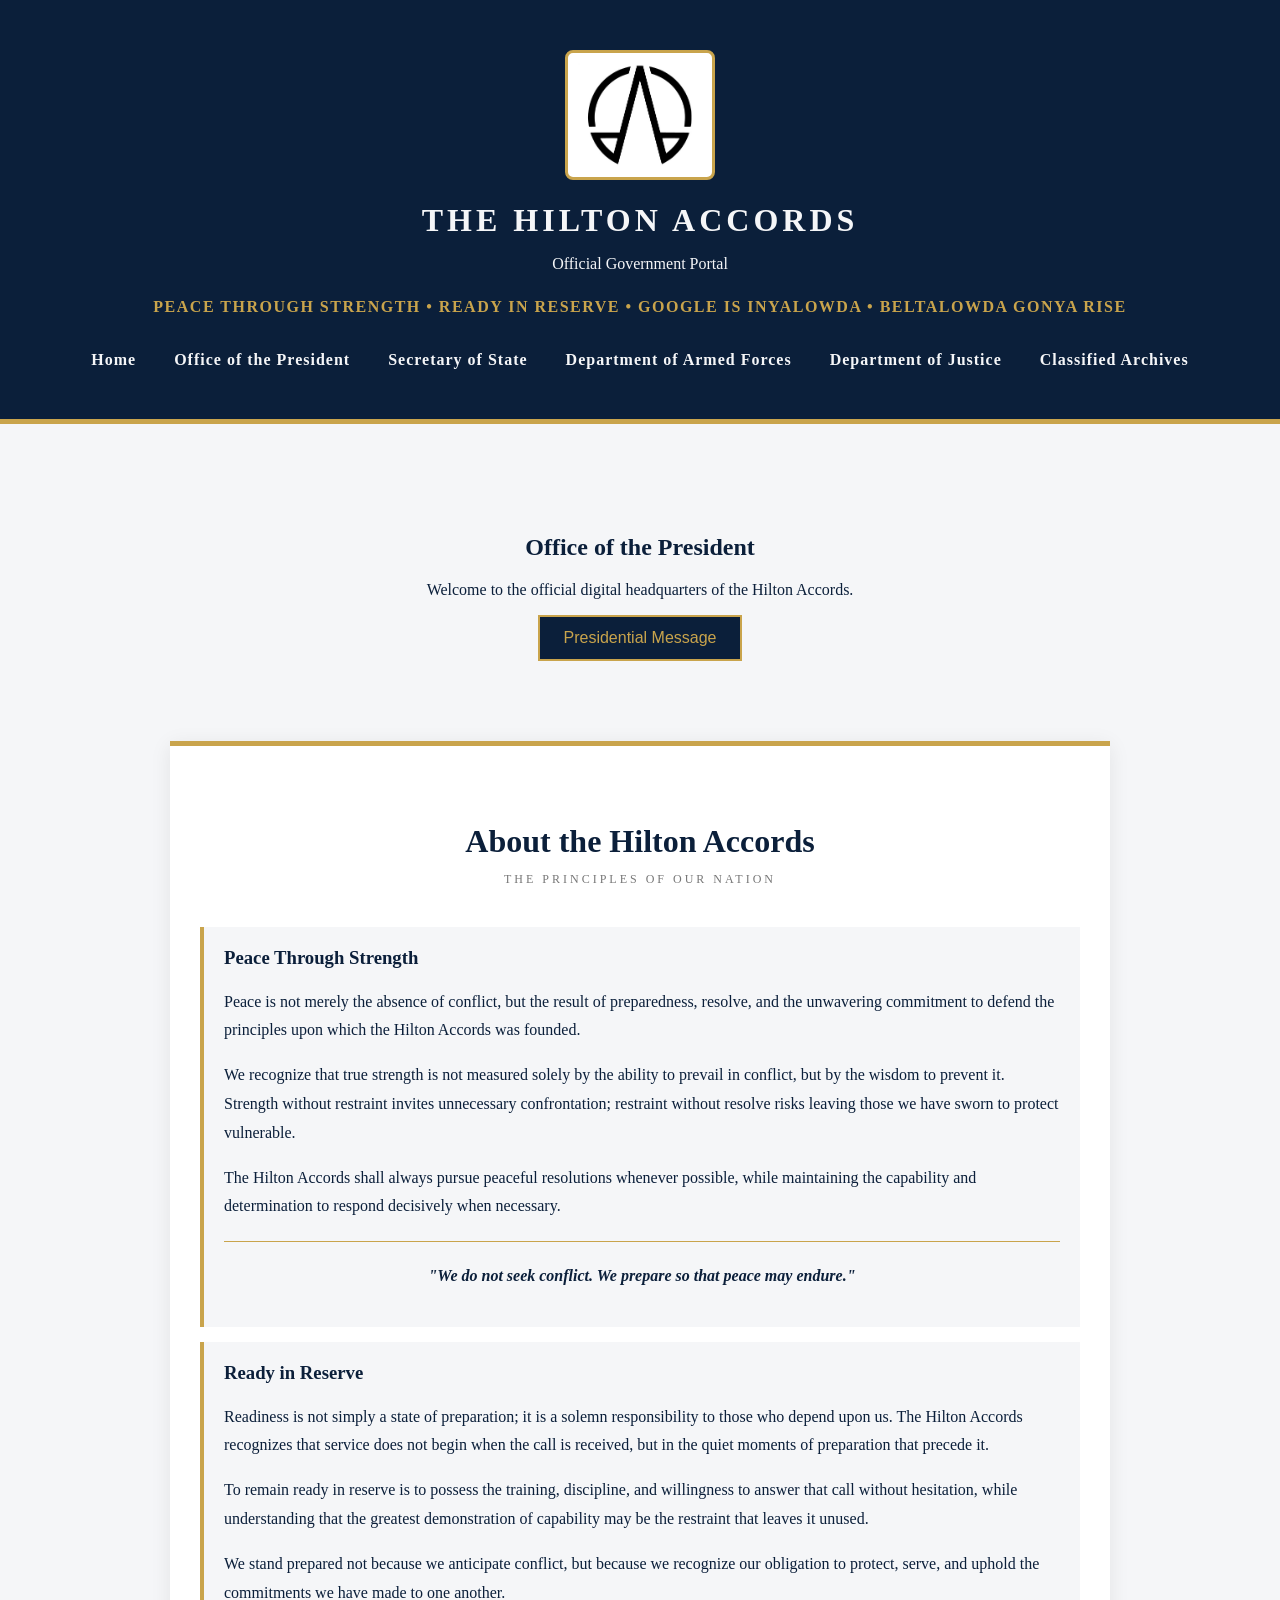
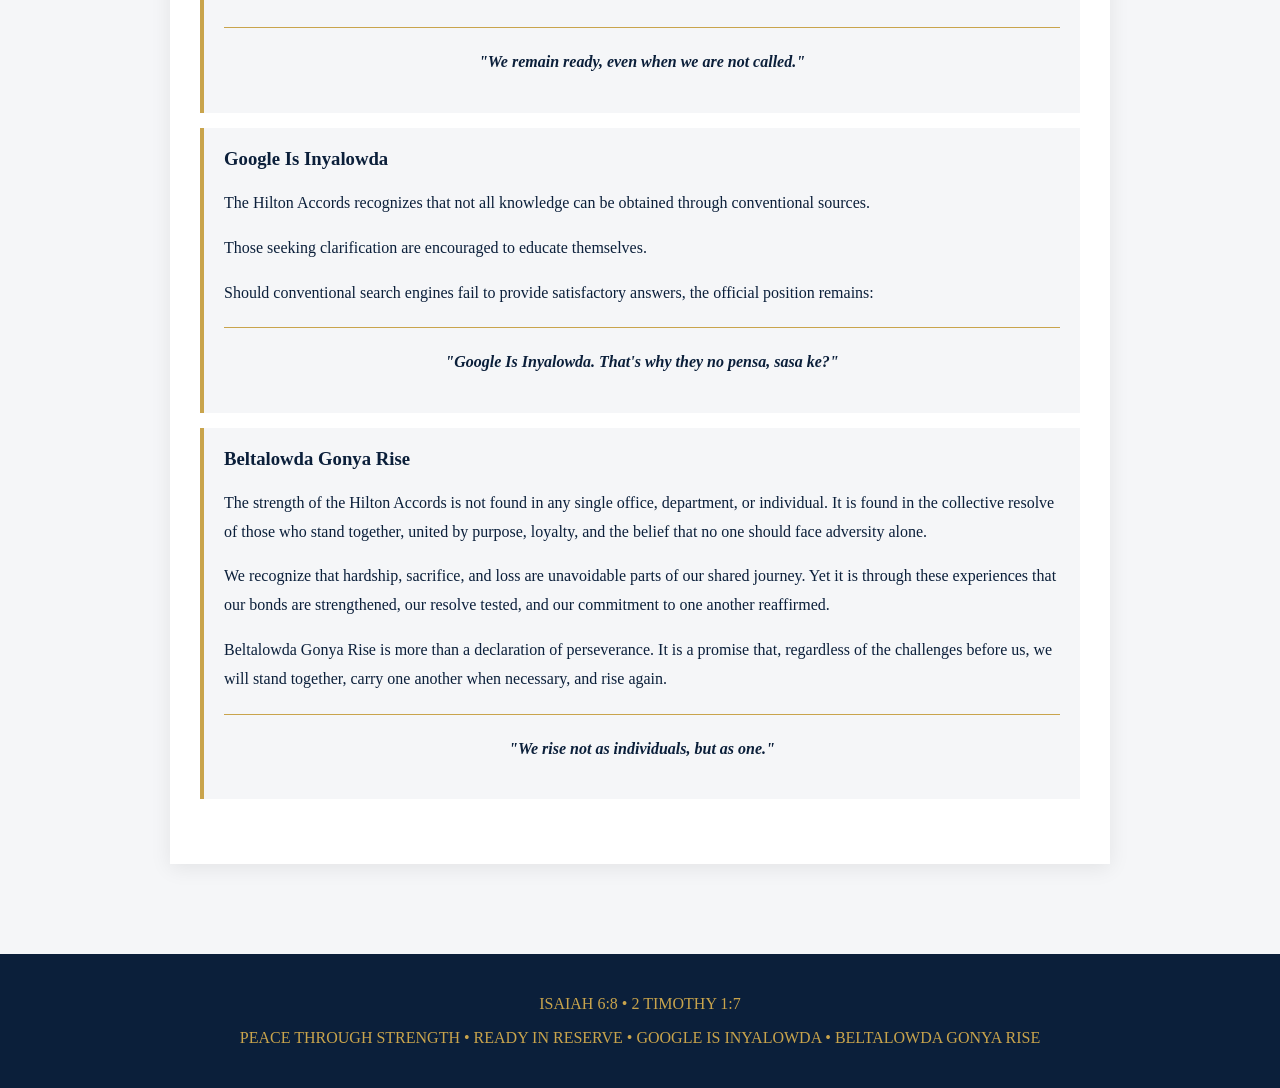
==== index.html @ a382d2b7 "Initial Hilton Accords government portal" ====
<!DOCTYPE html>
<html lang="en">
<head>
    <meta charset="UTF-8">
    <meta name="viewport" content="width=device-width, initial-scale=1.0">
    <title>Hilton Accords | Official Government Portal</title>
    <link rel="stylesheet" href="style.css">
    <script src="script.js" defer></script>
</head>
<body>
<header>

<img src="IMG_8892.JPG"
     alt="Official Hilton Accords Emblem"
     class="emblem">


    <h1>THE HILTON ACCORDS</h1>
    <p>Official Government Portal</p>
    <p class="national-motto">
    PEACE THROUGH STRENGTH • READY IN RESERVE •
    GOOGLE IS INYALOWDA • BELTALOWDA GONYA RISE
</p>

    <nav>
        <ul class="nav-links">
            <li><a href="#">Home</a></li>
            <li><a href="president.html">Office of the President</a></li>
            <li><a href="#">Secretary of State</a></li>
            <li><a href="#">Department of Armed Forces</a></li>
            <li><a href="#">Department of Justice</a></li>
            <li><a href="#">Classified Archives</a></li>
        </ul>
    </nav>
</header>

    
<main>
    <!-- OFFICE OF THE PRESIDENT -->
    <section class="presidential-welcome">
        <h2>Office of the President</h2>

        <p>
            Welcome to the official digital headquarters
            of the Hilton Accords.
        </p>

        <button id="welcomeButton">
            Presidential Message
        </button>

        <p id="message"></p>
    </section>

    <!-- ABOUT THE HILTON ACCORDS -->
    <section id="about" class="about-section">

        <h2>About the Hilton Accords</h2>

        <p class="section-subtitle">
            The Principles of Our Nation
        </p>

        <!-- PRINCIPLE I -->
        <article class="motto-item">
            <h3>Peace Through Strength</h3>

            <p>
                Peace is not merely the absence of conflict,
                but the result of preparedness, resolve, and
                the unwavering commitment to defend the
                principles upon which the Hilton Accords
                was founded.
            </p>

            <p>
                We recognize that true strength is not measured
                solely by the ability to prevail in conflict,
                but by the wisdom to prevent it. Strength
                without restraint invites unnecessary
                confrontation; restraint without resolve
                risks leaving those we have sworn to
                protect vulnerable.
            </p>

            <p>
                The Hilton Accords shall always pursue
                peaceful resolutions whenever possible,
                while maintaining the capability and
                determination to respond decisively
                when necessary.
            </p>

            <p class="official-statement">
                "We do not seek conflict. We prepare
                so that peace may endure."
            </p>
        </article>

        <!-- PRINCIPLE II -->
        <article class="motto-item">
            <h3>Ready in Reserve</h3>

            <p>
                Readiness is not simply a state of preparation;
                it is a solemn responsibility to those who
                depend upon us. The Hilton Accords recognizes
                that service does not begin when the call
                is received, but in the quiet moments of
                preparation that precede it.
            </p>

            <p>
                To remain ready in reserve is to possess
                the training, discipline, and willingness
                to answer that call without hesitation,
                while understanding that the greatest
                demonstration of capability may be the
                restraint that leaves it unused.
            </p>

            <p>
                We stand prepared not because we anticipate
                conflict, but because we recognize our
                obligation to protect, serve, and uphold
                the commitments we have made to one another.
            </p>

            <p class="official-statement">
                "We remain ready, even when we are not called."
            </p>
        </article>

        <!-- PRINCIPLE III -->
        <article class="motto-item">
            <h3>Google Is Inyalowda</h3>

            <p>
                The Hilton Accords recognizes that not all
                knowledge can be obtained through
                conventional sources.
            </p>

            <p>
                Those seeking clarification are encouraged
                to educate themselves.
            </p>

            <p>
                Should conventional search engines fail
                to provide satisfactory answers, the
                official position remains:
            </p>

            <p class="official-statement">
                "Google Is Inyalowda. That's why they
                no pensa, sasa ke?"
            </p>
        </article>

        <!-- PRINCIPLE IV -->
        <article class="motto-item">
            <h3>Beltalowda Gonya Rise</h3>

            <p>
                The strength of the Hilton Accords is not
                found in any single office, department,
                or individual. It is found in the collective
                resolve of those who stand together,
                united by purpose, loyalty, and the belief
                that no one should face adversity alone.
            </p>

            <p>
                We recognize that hardship, sacrifice,
                and loss are unavoidable parts of our
                shared journey. Yet it is through these
                experiences that our bonds are strengthened,
                our resolve tested, and our commitment
                to one another reaffirmed.
            </p>

            <p>
                Beltalowda Gonya Rise is more than a
                declaration of perseverance. It is a
                promise that, regardless of the challenges
                before us, we will stand together,
                carry one another when necessary,
                and rise again.
            </p>

            <p class="official-statement">
                "We rise not as individuals, but as one."
            </p>
        </article>

    </section>
</main>


</section>

    </main>

    <footer>
        <p>ISAIAH 6:8 • 2 TIMOTHY 1:7</p>
        <p>PEACE THROUGH STRENGTH • READY IN RESERVE • GOOGLE IS INYALOWDA • BELTALOWDA GONYA RISE</p>
    </footer>
</body>
</html>
---- style.css ----
:root {
    --navy: #0B1F3A;
    --gold: #C9A44C;
    --white: #F5F6F8;
    --command: #141A21;
}

* {
    box-sizing: border-box;
}

body {
    margin: 0;
    font-family: Georgia, serif;
    background-color: var(--white);
    color: var(--navy);
}

header {
    background-color: var(--navy);
    color: var(--white);
    text-align: center;
    padding: 50px 20px;
    border-bottom: 5px solid var(--gold);
}


header h1 {
    letter-spacing: 4px;
    margin-bottom: 10px;
}

.emblem {
    width: 150px;
    max-width: 100%;
    display: block;
    margin: 0 auto 20px;
    background-color: white;
    padding: 10px;
    border-radius: 8px;
    border: 3px solid var(--gold);
}



nav {
    margin-top: 30px;
}

.nav-links {
    list-style: none;
    padding: 0;
    margin: 0;
    display: flex;
    justify-content: center;
    flex-wrap: wrap;
    gap: 12px;
}

.nav-links a {
    color: var(--white);
    text-decoration: none;
    font-weight: bold;
    letter-spacing: 1px;
    padding: 8px 12px;
    border: 1px solid transparent;
    transition: 0.3s ease;
}

.nav-links a:hover {
    color: var(--gold);
    border-bottom: 1px solid var(--gold);
}


main {
    max-width: 1000px;
    margin: 60px auto;
    padding: 30px;
    text-align: center;
}

button {
    background-color: var(--navy);
    color: var(--gold);
    border: 2px solid var(--gold);
    padding: 12px 24px;
    cursor: pointer;
    font-size: 16px;
}

button:hover {
    background-color: var(--gold);
    color: var(--navy);
}

footer {
    background-color: var(--navy);
    color: var(--gold);
    text-align: center;
    padding: 25px;
}


.about-section {
    margin-top: 80px;
    padding: 50px 30px;
    background-color: white;
    border-top: 5px solid var(--gold);
    box-shadow: 0 4px 20px rgba(0, 0, 0, 0.08);
}

.about-section h2 {
    font-size: 32px;
    margin-bottom: 10px;
}

.section-subtitle {
    color: #777;
    text-transform: uppercase;
    letter-spacing: 3px;
    font-size: 12px;
    margin-bottom: 40px;
}

.motto-item {
    padding: 20px;
    margin-bottom: 15px;
    border-left: 4px solid var(--gold);
    background-color: #F5F6F8;
    text-align: left;
}

.motto-item h3 {
    color: var(--navy);
    margin-top: 0;
}

.motto-item p {
    line-height: 1.8;
}

.official-statement {
    font-weight: bold;
    font-style: italic;
    text-align: center;
    color: var(--navy);
    border-top: 1px solid var(--gold);
    padding-top: 20px;
    margin-top: 20px;
}

.national-motto {
    color: var(--gold);
    font-size: 16px;
    font-weight: bold;
    letter-spacing: 1.5px;
    line-height: 1.8;
    margin-top: 20px;
}


/* OFFICE OF THE PRESIDENT */

.president-main {
    max-width: 1100px;
    margin: 50px auto;
    padding: 20px;
    text-align: left;
}

.presidential-document {
    background: #ffffff;
    padding: 60px 70px;
    border: 1px solid #ddd;
    border-top: 6px solid var(--gold);
    box-shadow: 0 8px 30px rgba(0, 0, 0, 0.08);
}

.document-heading {
    text-align: center;
    border-bottom: 2px solid var(--gold);
    padding-bottom: 30px;
    margin-bottom: 40px;
}

.document-office {
    font-weight: bold;
    letter-spacing: 3px;
    color: var(--navy);
}

.document-office span {
    display: block;
    font-size: 12px;
    margin-top: 8px;
}

.document-number {
    color: #8a702e;
    font-size: 12px;
    letter-spacing: 2px;
    margin-top: 30px;
}

.document-heading h2 {
    font-size: 36px;
    margin: 20px 0;
}

.document-date {
    font-style: italic;
    color: #666;
}

.address-content {
    font-size: 17px;
    line-height: 1.9;
}

.address-content p {
    margin-bottom: 24px;
}

.address-content h3 {
    margin-top: 55px;
    margin-bottom: 20px;
    padding-bottom: 10px;
    border-bottom: 1px solid var(--gold);
    font-size: 24px;
}

.address-content blockquote {
    margin: 35px 20px;
    padding: 25px;
    background: #f5f6f8;
    border-left: 4px solid var(--gold);
    font-weight: bold;
    font-style: italic;
    text-align: center;
}

.salutation {
    font-weight: bold;
}

.closing-motto {
    text-align: center;
    font-weight: bold;
    color: var(--navy);
    line-height: 2.2;
    margin: 50px 0;
}

.presidential-signature {
    margin-top: 70px;
    text-align: right;
    border-top: 1px solid var(--gold);
    padding-top: 30px;
}

.presidential-signature p {
    margin: 5px 0;
}

.signature-name {
    font-family: Georgia, serif;
    font-size: 30px;
    font-style: italic;
    font-weight: bold;
}

.scripture {
    font-size: 12px;
    color: #8a702e;
    margin-top: 20px !important;
}

.document-end {
    margin-top: 60px;
    padding-top: 20px;
    border-top: 2px solid var(--gold);
    text-align: center;
    font-size: 11px;
    letter-spacing: 2px;
    color: #777;
}

.document-end span {
    display: block;
    margin-top: 10px;
}

/* Smaller screen adjustments */

@media (max-width: 700px) {
    .president-main {
        padding: 10px;
    }

    .presidential-document {
        padding: 30px 20px;
    }

    .document-heading h2 {
        font-size: 26px;
    }

    .address-content {
        font-size: 16px;
    }
}
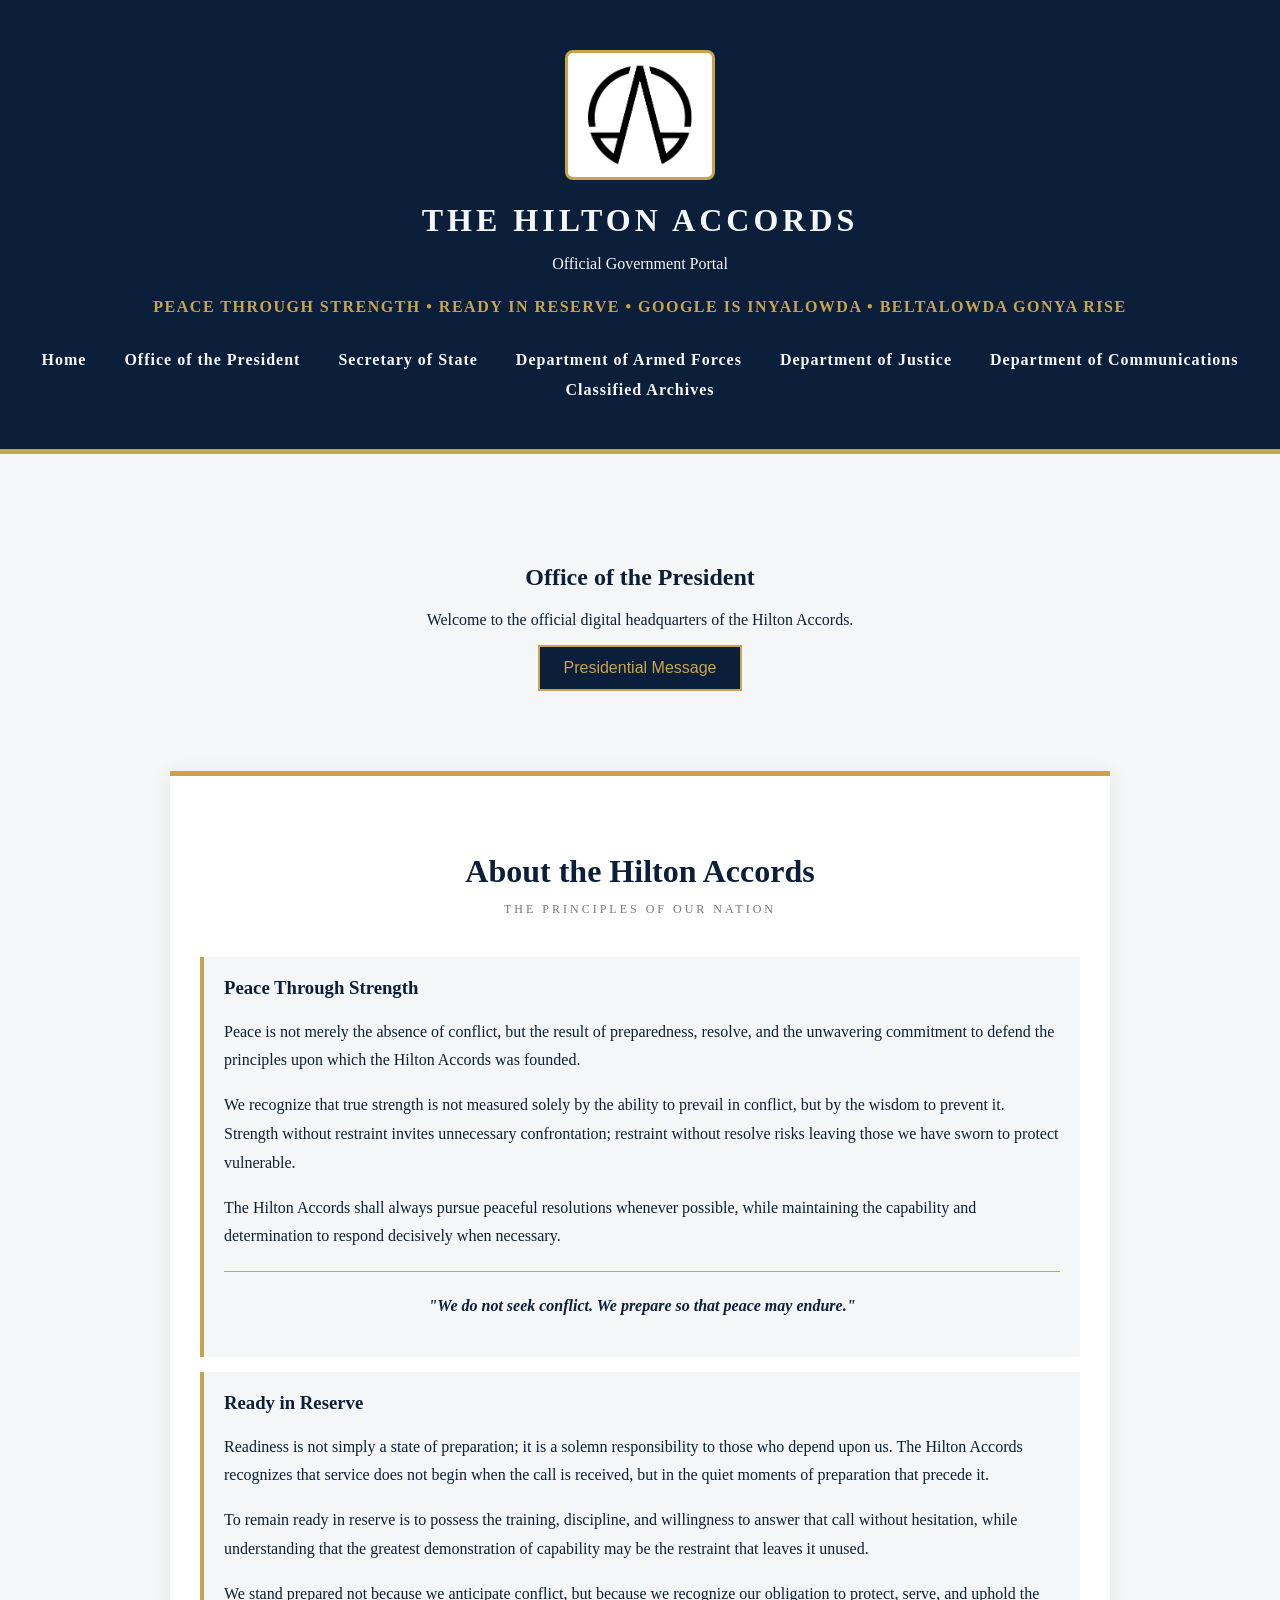
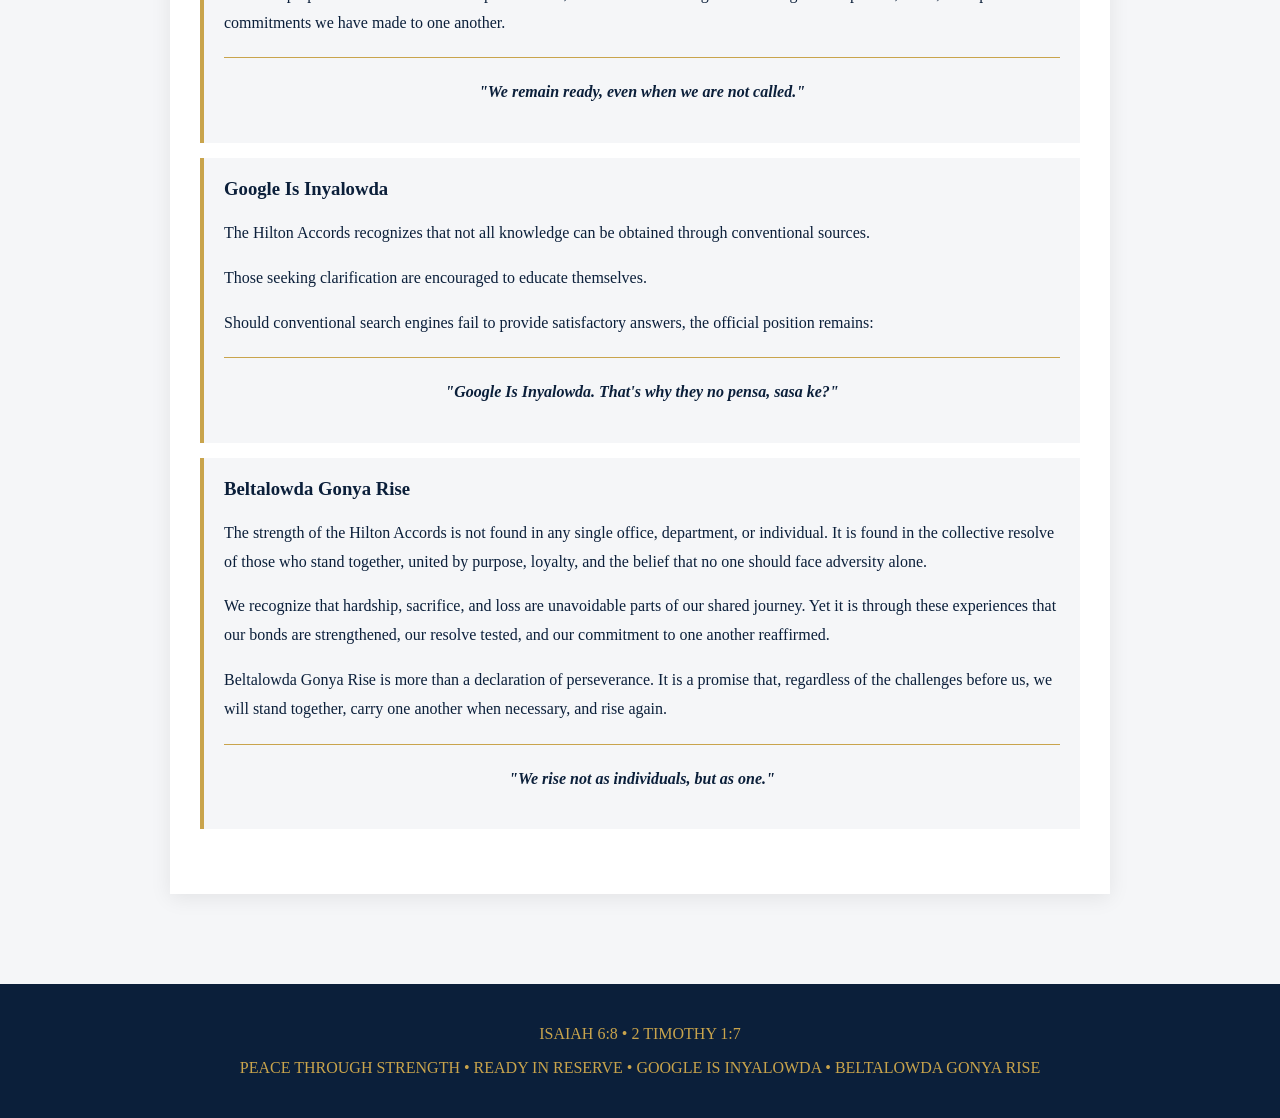
==== commit 6cdab961: "Add Department of Justice portal and case registry" ====
--- a/index.html
+++ b/index.html
@@ -27,10 +27,17 @@
         <ul class="nav-links">
             <li><a href="#">Home</a></li>
             <li><a href="president.html">Office of the President</a></li>
-            <li><a href="#">Secretary of State</a></li>
-            <li><a href="#">Department of Armed Forces</a></li>
-            <li><a href="#">Department of Justice</a></li>
-            <li><a href="#">Classified Archives</a></li>
+            <li><a href="secretary.html">Secretary of State</a></li>
+            <li><a href="armed-forces.html">Department of Armed Forces</a></li>
+            <li><a href="justice.html">Department of Justice</a></li>
+
+<li>
+    <a href="communications.html">
+        Department of Communications
+    </a>
+</li>
+
+            <li><a href="archives.html">Classified Archives</a></li>
         </ul>
     </nav>
 </header>
--- a/style.css
+++ b/style.css
@@ -311,3 +311,450 @@
         font-size: 16px;
     }
 }
+
+
+/* SECRETARY OF STATE AND DEPARTMENT PAGES */
+
+.nav-links a[aria-current="page"] {
+    color: var(--gold);
+    border-bottom: 2px solid var(--gold);
+}
+
+.department-main {
+    max-width: 1000px;
+    margin: 55px auto;
+    padding: 20px;
+    text-align: left;
+}
+
+.department-panel {
+    background-color: white;
+    padding: 50px;
+    border-top: 5px solid var(--gold);
+    box-shadow: 0 4px 20px rgba(0,0,0,0.08);
+}
+
+.department-panel > h2 {
+    text-align: center;
+    font-size: 32px;
+}
+
+.department-panel > .section-subtitle {
+    text-align: center;
+}
+
+.department-panel > p {
+    line-height: 1.8;
+    text-align: center;
+    margin-bottom: 35px;
+}
+
+.secretary-name {
+    font-size: 23px;
+    font-weight: bold;
+    color: var(--navy);
+}
+
+.request-response {
+    font-weight: bold;
+    color: #8a702e;
+    margin-top: 20px;
+    line-height: 1.8;
+}
+
+@media (max-width: 700px) {
+    .department-main {
+        margin: 20px auto;
+        padding: 10px;
+    }
+
+    .department-panel {
+        padding: 25px 18px;
+    }
+}
+
+
+/* DEPARTMENT OF ARMED FORCES */
+
+.armed-forces-main .department-panel {
+    border-top: 6px solid var(--gold);
+}
+
+.readiness-dashboard {
+    margin: 30px 0;
+    padding: 25px;
+    background: var(--navy);
+    color: white;
+    border: 2px solid var(--gold);
+}
+
+.readiness-heading {
+    display: flex;
+    justify-content: space-between;
+    align-items: center;
+    flex-wrap: wrap;
+    gap: 15px;
+    margin-bottom: 25px;
+}
+
+.readiness-heading h3 {
+    margin: 0;
+    color: white;
+    font-size: 22px;
+}
+
+.readiness-live {
+    color: #65e0a3;
+    font-family: monospace;
+    font-size: 12px;
+    letter-spacing: 1px;
+}
+
+.readiness-grid {
+    display: grid;
+    grid-template-columns: repeat(2, minmax(0, 1fr));
+    gap: 15px;
+}
+
+.readiness-card {
+    padding: 20px;
+    background: #182d49;
+    border: 1px solid #40536c;
+    display: flex;
+    flex-direction: column;
+    gap: 12px;
+    min-width: 0;
+}
+
+.readiness-card span {
+    color: #b4c0d1;
+    font-size: 12px;
+    letter-spacing: 1px;
+}
+
+.readiness-card strong {
+    color: var(--gold);
+    font-size: 15px;
+    overflow-wrap: anywhere;
+}
+
+.readiness-disclaimer {
+    margin: 22px 0 0;
+    color: #aebcd0;
+    font-size: 11px;
+    font-style: italic;
+}
+
+.readiness-report {
+    margin-top: 25px;
+    padding: 20px;
+    background: #e9edf2;
+    border-left: 4px solid var(--gold);
+    color: var(--navy);
+    line-height: 1.8;
+}
+
+.readiness-report[hidden] {
+    display: none;
+}
+
+.readiness-report h4 {
+    margin-top: 0;
+    font-size: 18px;
+}
+
+@media (max-width: 650px) {
+    .readiness-grid {
+        grid-template-columns: 1fr;
+    }
+
+    .readiness-dashboard {
+        padding: 18px;
+    }
+}
+
+/* DEPARTMENT OF COMMUNICATIONS */
+
+.communications-dashboard {
+    margin: 30px 0;
+    padding: 25px;
+    background: var(--navy);
+    color: white;
+    border: 2px solid var(--gold);
+}
+
+.communications-dashboard-heading {
+    display: flex;
+    align-items: center;
+    justify-content: space-between;
+    flex-wrap: wrap;
+    gap: 15px;
+    margin-bottom: 25px;
+}
+
+.communications-dashboard-heading h3 {
+    color: white;
+    margin: 0;
+    font-size: 22px;
+}
+
+.communications-online {
+    color: #65e0a3;
+    font: bold 12px monospace;
+}
+
+.communications-grid {
+    display: grid;
+    grid-template-columns: repeat(2, minmax(0, 1fr));
+    gap: 15px;
+}
+
+.communications-status {
+    background: #182d49;
+    border: 1px solid #40536c;
+    padding: 20px;
+    display: flex;
+    flex-direction: column;
+    gap: 12px;
+}
+
+.communications-status span {
+    color: #b4c0d1;
+    font-size: 12px;
+    letter-spacing: 1px;
+}
+
+.communications-status strong {
+    color: var(--gold);
+    font-size: 15px;
+}
+
+.communications-disclaimer {
+    font-size: 12px;
+    font-style: italic;
+    color: #8996a7;
+    margin-top: 20px;
+}
+
+.communications-dashboard .communications-disclaimer {
+    color: #b4c0d1;
+}
+
+.communications-output {
+    background: #e9edf2;
+    color: var(--navy);
+    border-left: 4px solid var(--gold);
+    padding: 22px;
+    margin-top: 24px;
+    line-height: 1.8;
+}
+
+.communications-output[hidden] {
+    display: none;
+}
+
+.communications-output h4 {
+    margin-top: 0;
+}
+
+.inquiry-label {
+    display: block;
+    font-weight: bold;
+    margin: 25px 0 10px;
+}
+
+.inquiry-select {
+    width: 100%;
+    padding: 14px;
+    margin-bottom: 18px;
+    background: white;
+    color: var(--navy);
+    border: 1px solid #aab4c0;
+    font-size: 15px;
+}
+
+.press-release {
+    background: white;
+    border: 1px solid #dce1e8;
+    border-left: 4px solid var(--gold);
+    padding: 22px;
+    margin-top: 18px;
+}
+
+.press-release span {
+    color: #80661e;
+    font-size: 11px;
+    letter-spacing: 1px;
+    font-weight: bold;
+}
+
+.press-release h4 {
+    color: var(--navy);
+    margin: 12px 0;
+    font-size: 19px;
+}
+
+.press-release p {
+    line-height: 1.7;
+    margin-bottom: 0;
+}
+
+@media (max-width: 650px) {
+    .communications-grid {
+        grid-template-columns: 1fr;
+    }
+
+    .communications-dashboard {
+        padding: 18px;
+    }
+}
+
+/* DEPARTMENT OF JUSTICE */
+
+.justice-dashboard {
+    margin: 30px 0;
+    padding: 25px;
+    background: var(--navy);
+    color: white;
+    border: 2px solid var(--gold);
+}
+
+.justice-dashboard-heading {
+    display: flex;
+    justify-content: space-between;
+    align-items: center;
+    flex-wrap: wrap;
+    gap: 15px;
+    margin-bottom: 25px;
+}
+
+.justice-dashboard-heading h3 {
+    margin: 0;
+    color: white;
+    font-size: 22px;
+}
+
+.justice-online {
+    color: #65e0a3;
+    font: bold 12px monospace;
+}
+
+.justice-grid {
+    display: grid;
+    grid-template-columns: repeat(2, minmax(0, 1fr));
+    gap: 15px;
+}
+
+.justice-status {
+    background: #182d49;
+    padding: 20px;
+    border: 1px solid #40536c;
+    display: flex;
+    flex-direction: column;
+    gap: 12px;
+}
+
+.justice-status span {
+    color: #b4c0d1;
+    font-size: 12px;
+    letter-spacing: 1px;
+}
+
+.justice-status strong {
+    color: var(--gold);
+    font-size: 15px;
+    overflow-wrap: anywhere;
+}
+
+.justice-disclaimer {
+    color: #b4c0d1;
+    font-size: 12px;
+    font-style: italic;
+    margin-top: 20px;
+}
+
+.justice-case-list {
+    display: grid;
+    gap: 12px;
+    margin: 25px 0;
+}
+
+.justice-case {
+    display: flex;
+    align-items: center;
+    flex-wrap: wrap;
+    gap: 14px;
+    width: 100%;
+    background: white;
+    color: var(--navy);
+    text-align: left;
+    border: 1px solid #cfd6df;
+    border-left: 4px solid var(--gold);
+    padding: 18px;
+}
+
+.justice-case:hover {
+    background: #e8edf3;
+    color: var(--navy);
+}
+
+.justice-case span,
+.justice-case small {
+    font-family: monospace;
+    font-size: 12px;
+}
+
+.justice-case strong {
+    flex: 1;
+    min-width: 180px;
+}
+
+.justice-case small {
+    color: #846620;
+    font-weight: bold;
+}
+
+.justice-label {
+    display: block;
+    font-weight: bold;
+    margin: 20px 0 10px;
+}
+
+.justice-select {
+    display: block;
+    width: 100%;
+    padding: 14px;
+    background: white;
+    color: var(--navy);
+    border: 1px solid #aab4c0;
+    font-size: 15px;
+    margin-bottom: 18px;
+}
+
+.justice-output {
+    margin-top: 24px;
+    padding: 22px;
+    background: #e9edf2;
+    color: var(--navy);
+    border-left: 4px solid var(--gold);
+    line-height: 1.8;
+}
+
+.justice-output[hidden] {
+    display: none;
+}
+
+.justice-output h4 {
+    margin-top: 0;
+    font-size: 18px;
+}
+
+@media (max-width: 650px) {
+    .justice-grid {
+        grid-template-columns: 1fr;
+    }
+
+    .justice-dashboard {
+        padding: 18px;
+    }
+}
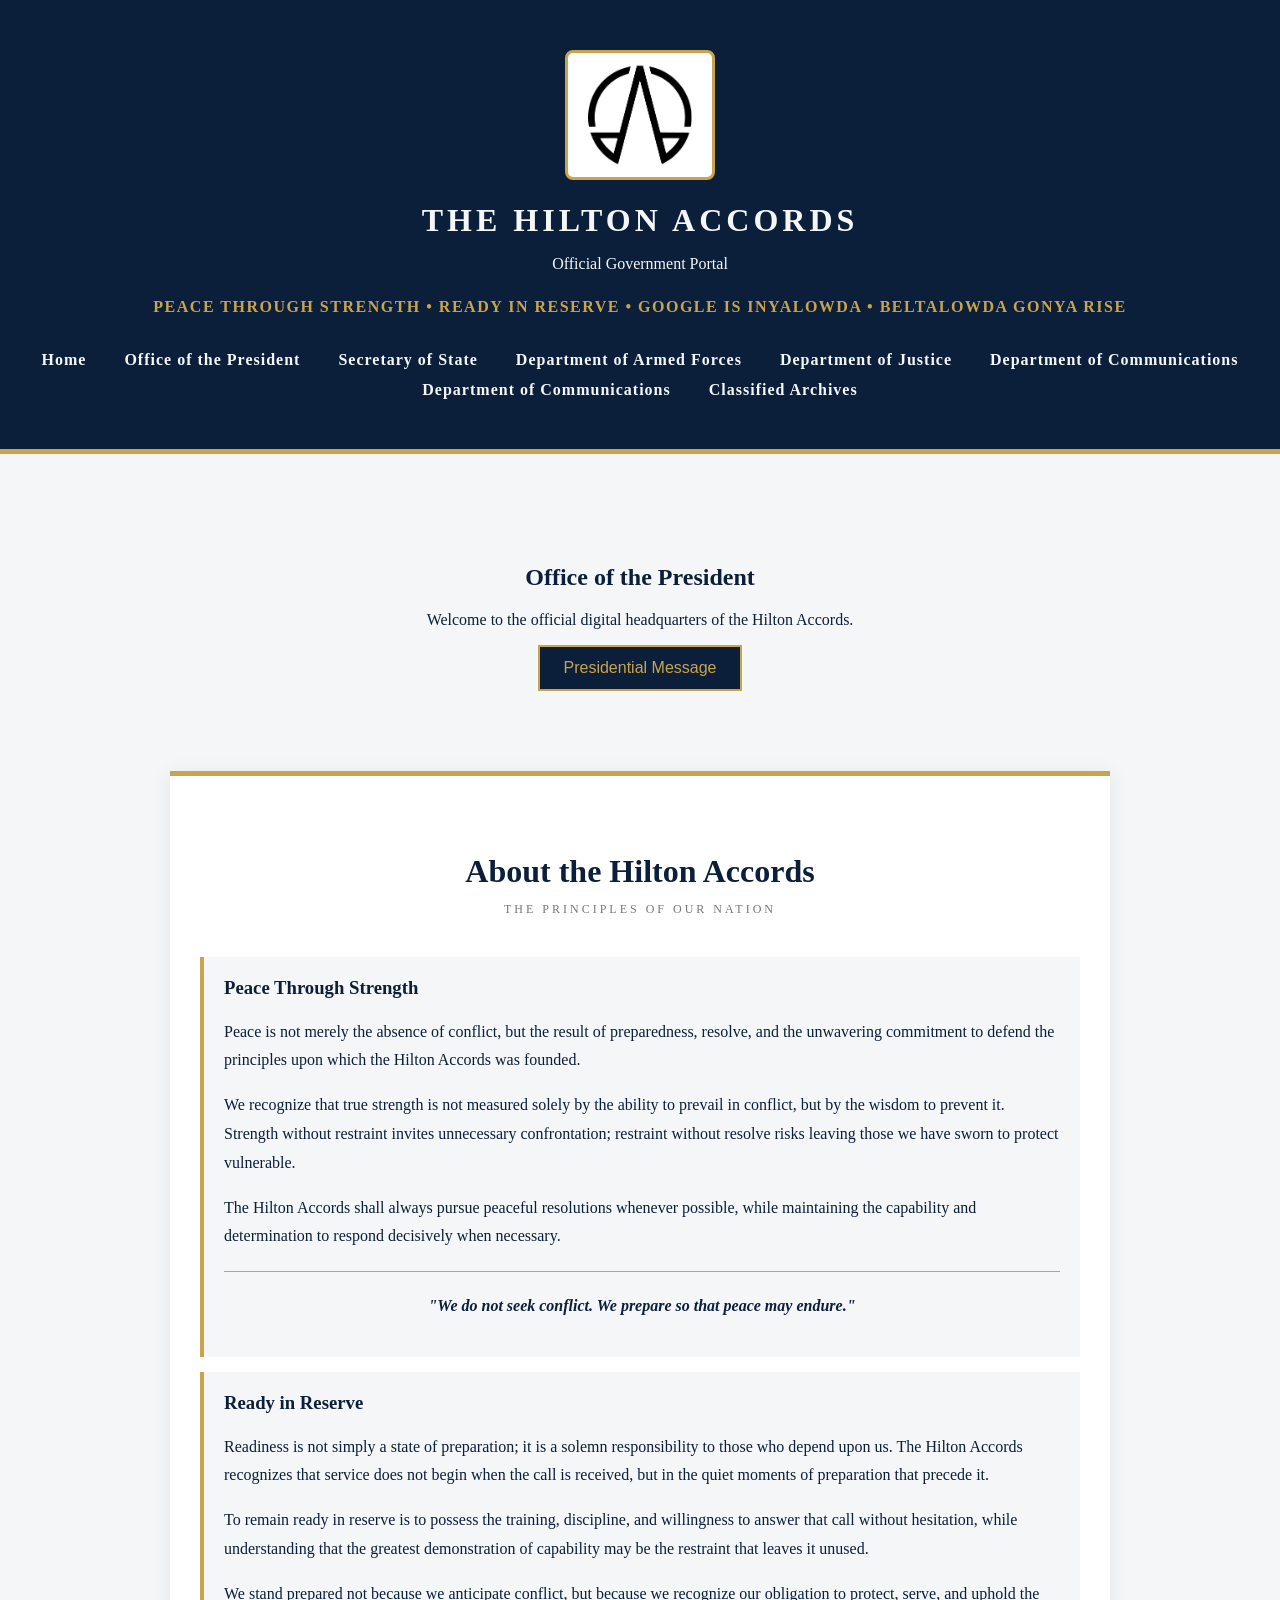
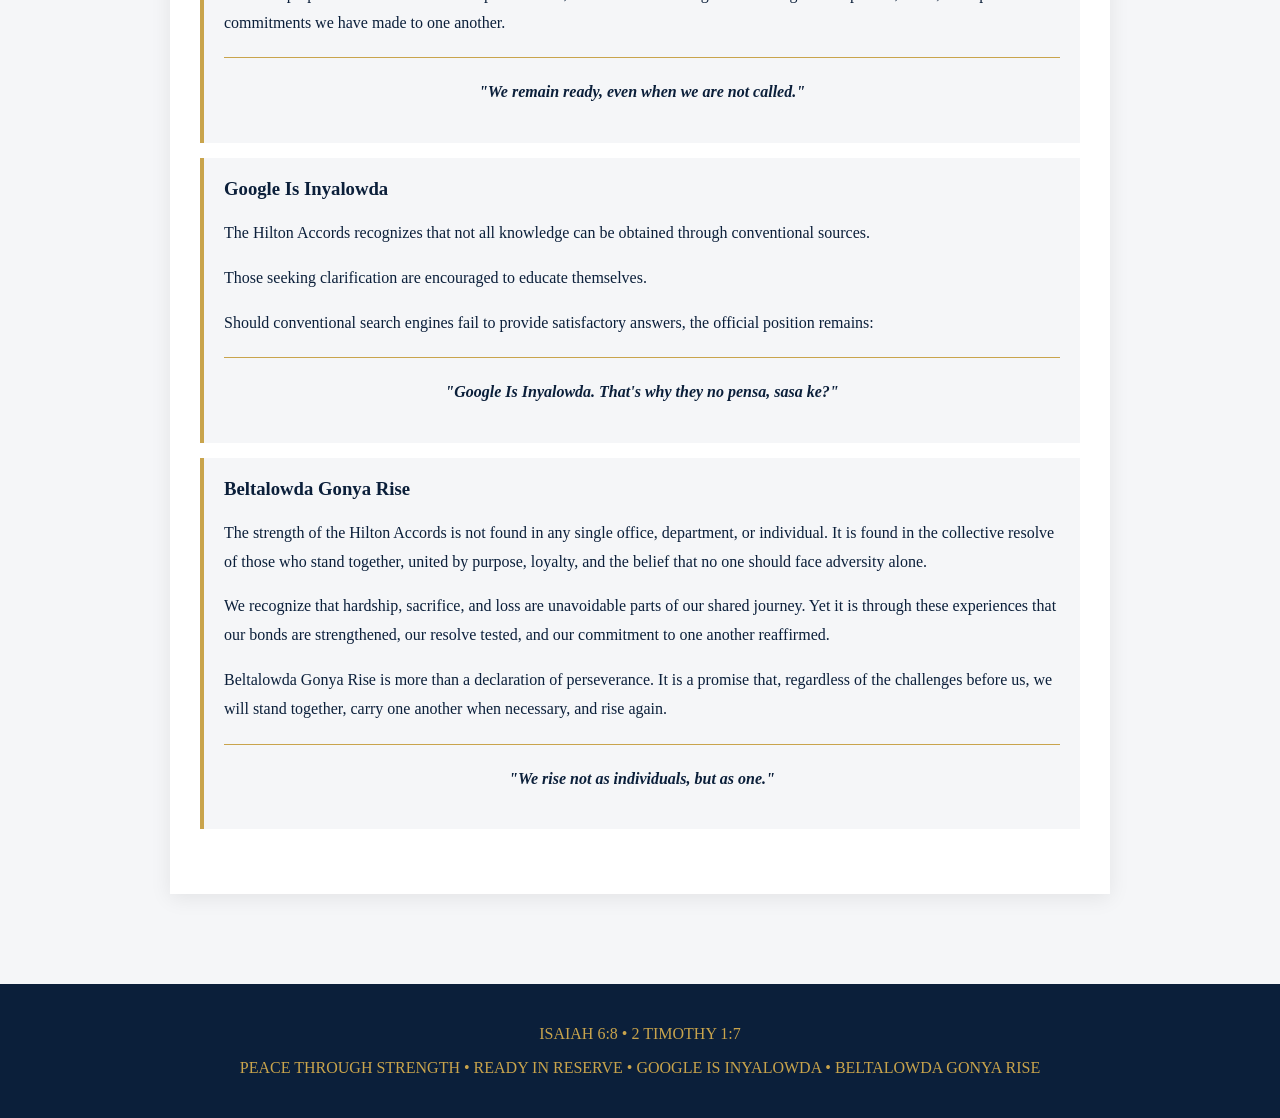
==== commit 37e8170f: "Standardize Communications navigation across departments" ====
--- a/index.html
+++ b/index.html
@@ -37,6 +37,13 @@
     </a>
 </li>
 
+
+<li>
+    <a href="communications.html">
+        Department of Communications
+    </a>
+</li>
+
             <li><a href="archives.html">Classified Archives</a></li>
         </ul>
     </nav>
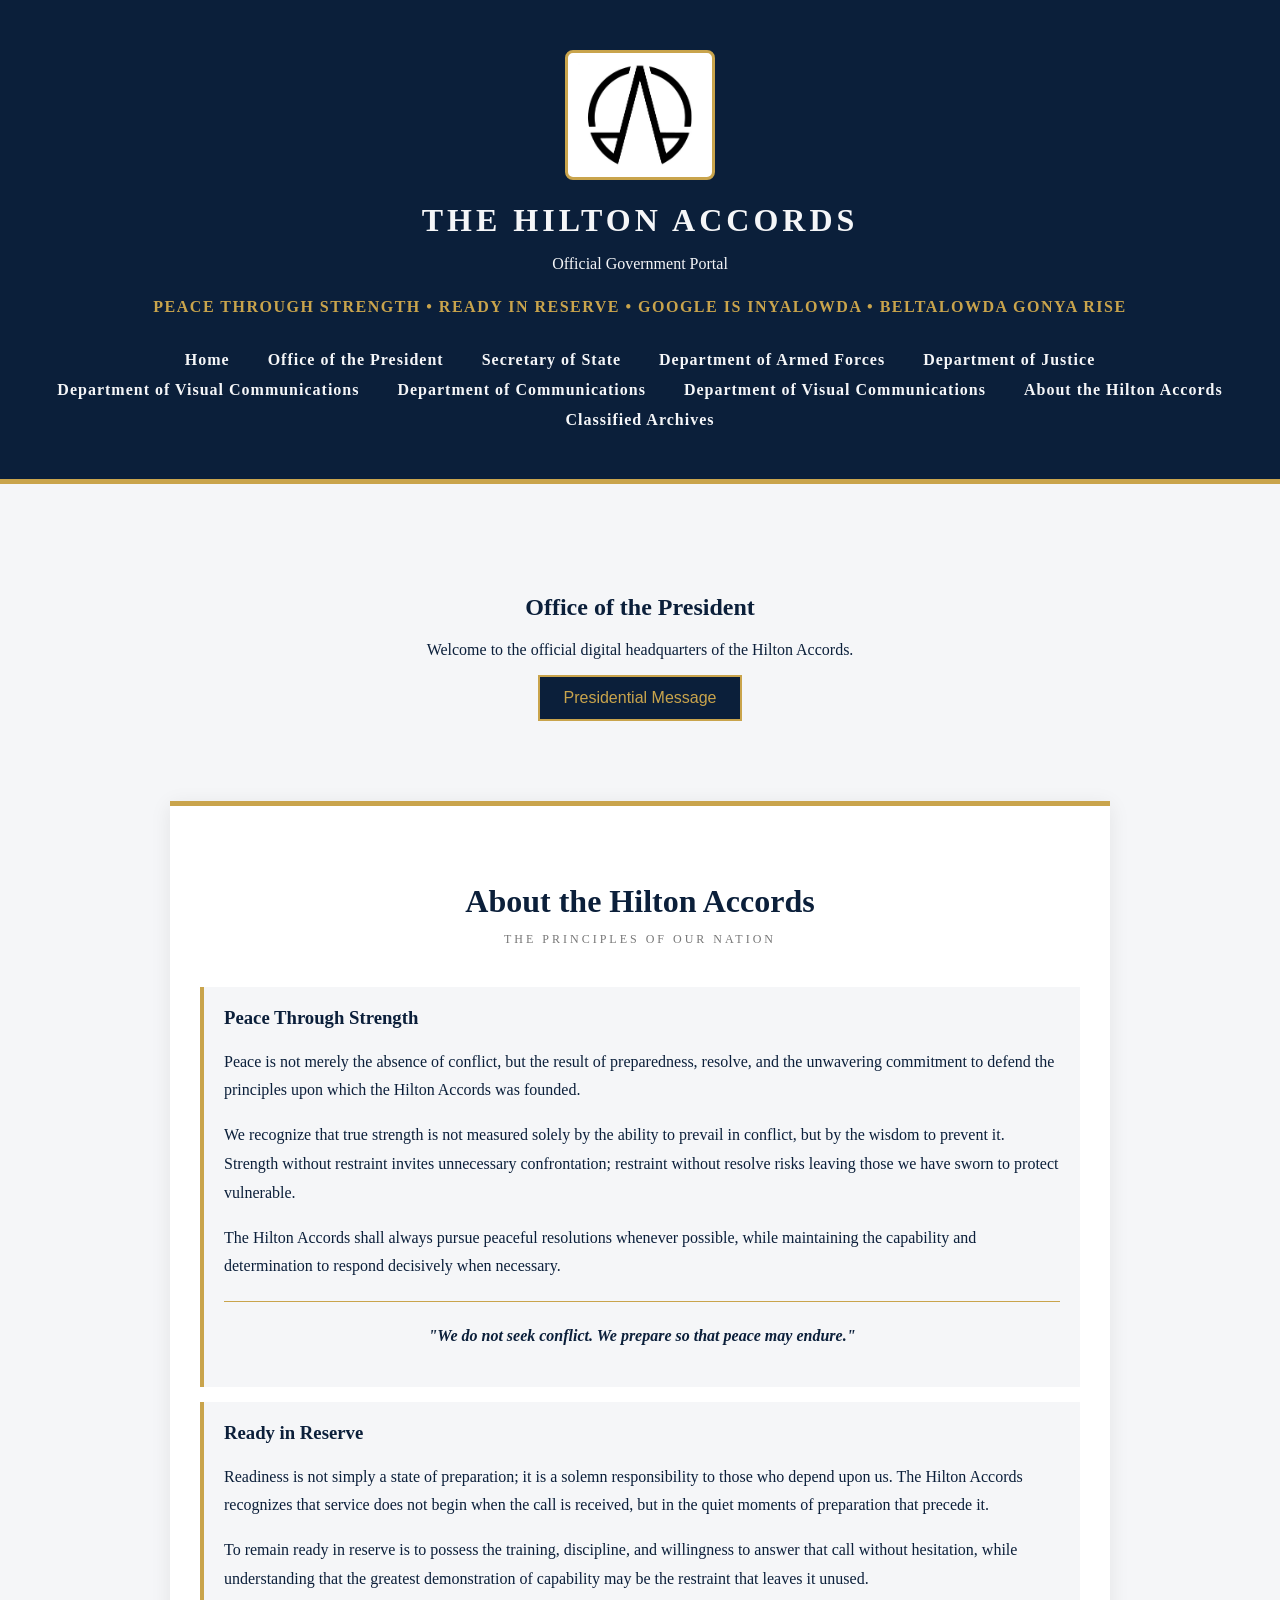
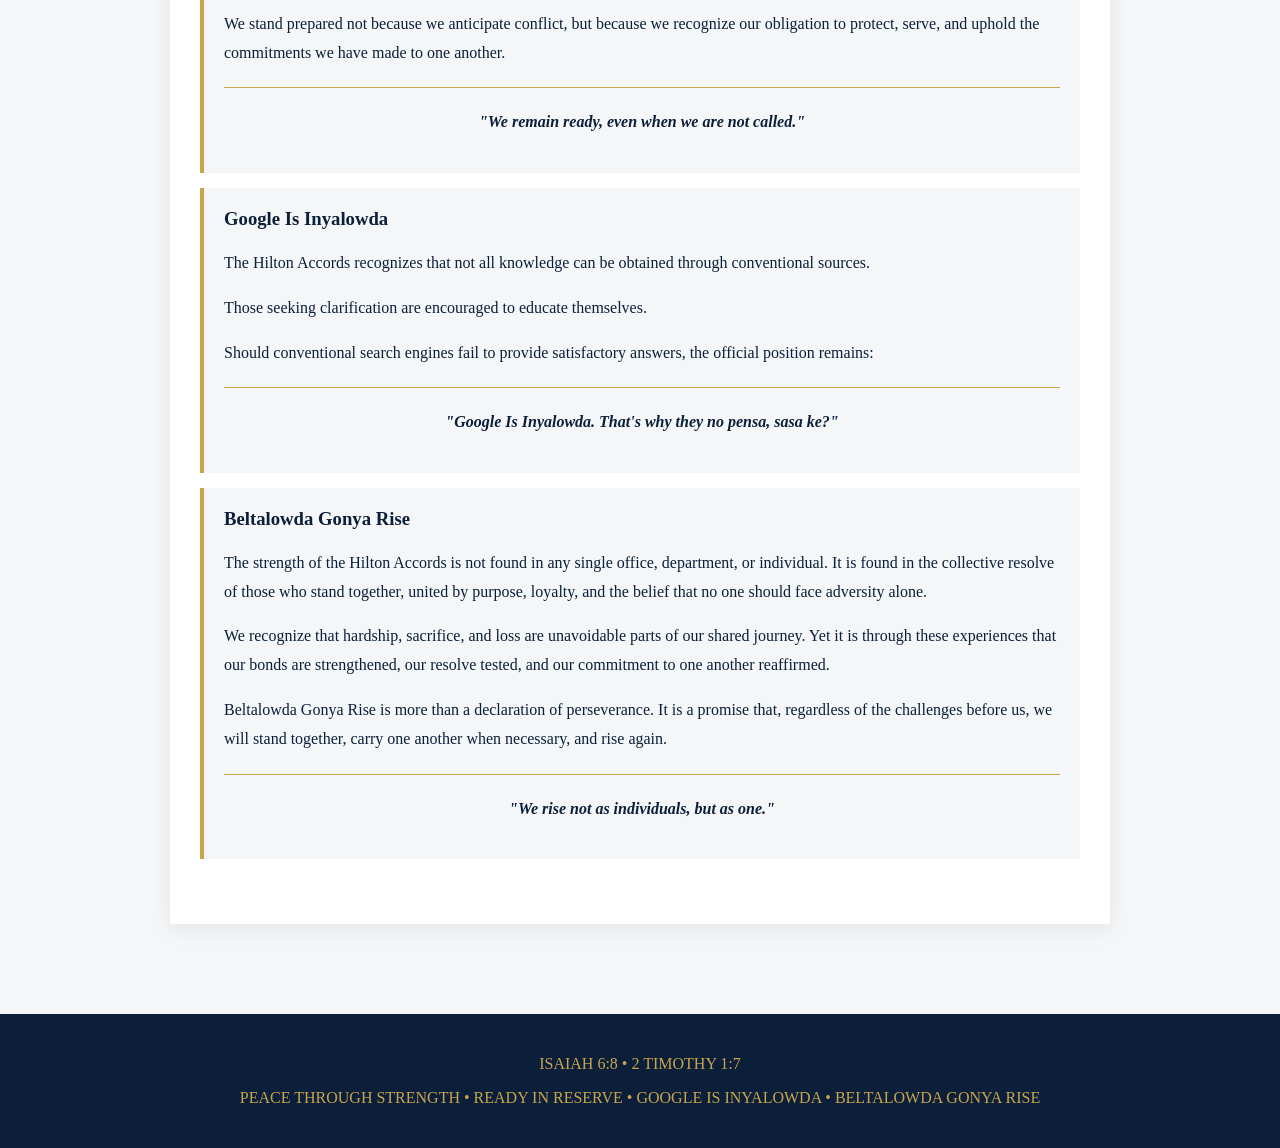
==== commit 87beaa3a: "Add Department of Visual Communications and Director Philip Johnson" ====
--- a/index.html
+++ b/index.html
@@ -30,23 +30,23 @@
             <li><a href="secretary.html">Secretary of State</a></li>
             <li><a href="armed-forces.html">Department of Armed Forces</a></li>
             <li><a href="justice.html">Department of Justice</a></li>
-
-<li>
-    <a href="communications.html">
-        Department of Communications
+            <li><a href="visual-communications.html">Department of Visual Communications</a></li>
+            <li><a href="communications.html">Department of Communications</a></li>
+            <li><a href="visual-communications.html">Department of Visual Communications</a></li>
+
+            <li>
+                <a href="about.html">
+                    About the Hilton Accords
     </a>
 </li>
 
 
 <li>
-    <a href="communications.html">
-        Department of Communications
+    <a href="classified.html">
+        Classified Archives
     </a>
 </li>
 
-            <li><a href="archives.html">Classified Archives</a></li>
-        </ul>
-    </nav>
 </header>
 
     
--- a/style.css
+++ b/style.css
@@ -758,3 +758,65 @@
         padding: 18px;
     }
 }
+
+
+/* ======================================== */
+/* DIRECTOR PROFILE - VISUAL COMMUNICATIONS  */
+/* ======================================== */
+
+.director-profile-layout {
+    display: flex;
+    align-items: flex-start;
+    gap: 35px;
+    margin-top: 25px;
+}
+
+.director-portrait {
+    flex: 0 0 220px;
+    text-align: center;
+}
+
+.director-headshot {
+    width: 100%;
+    height: 280px;
+    object-fit: cover;
+    object-position: center top;
+    border: 2px solid #C9A44C;
+    border-radius: 5px;
+}
+
+.director-portrait p {
+    font-size: 12px;
+    font-style: italic;
+    margin-top: 10px;
+    opacity: 0.75;
+}
+
+.director-biography {
+    flex: 1;
+    min-width: 0;
+}
+
+.director-biography h3 {
+    margin-top: 0;
+}
+
+/* MOBILE RESPONSIVENESS */
+
+@media (max-width: 768px) {
+
+    .director-profile-layout {
+        flex-direction: column;
+        align-items: center;
+    }
+
+    .director-portrait {
+        width: 220px;
+        flex-basis: auto;
+    }
+
+    .director-biography {
+        width: 100%;
+    }
+
+}
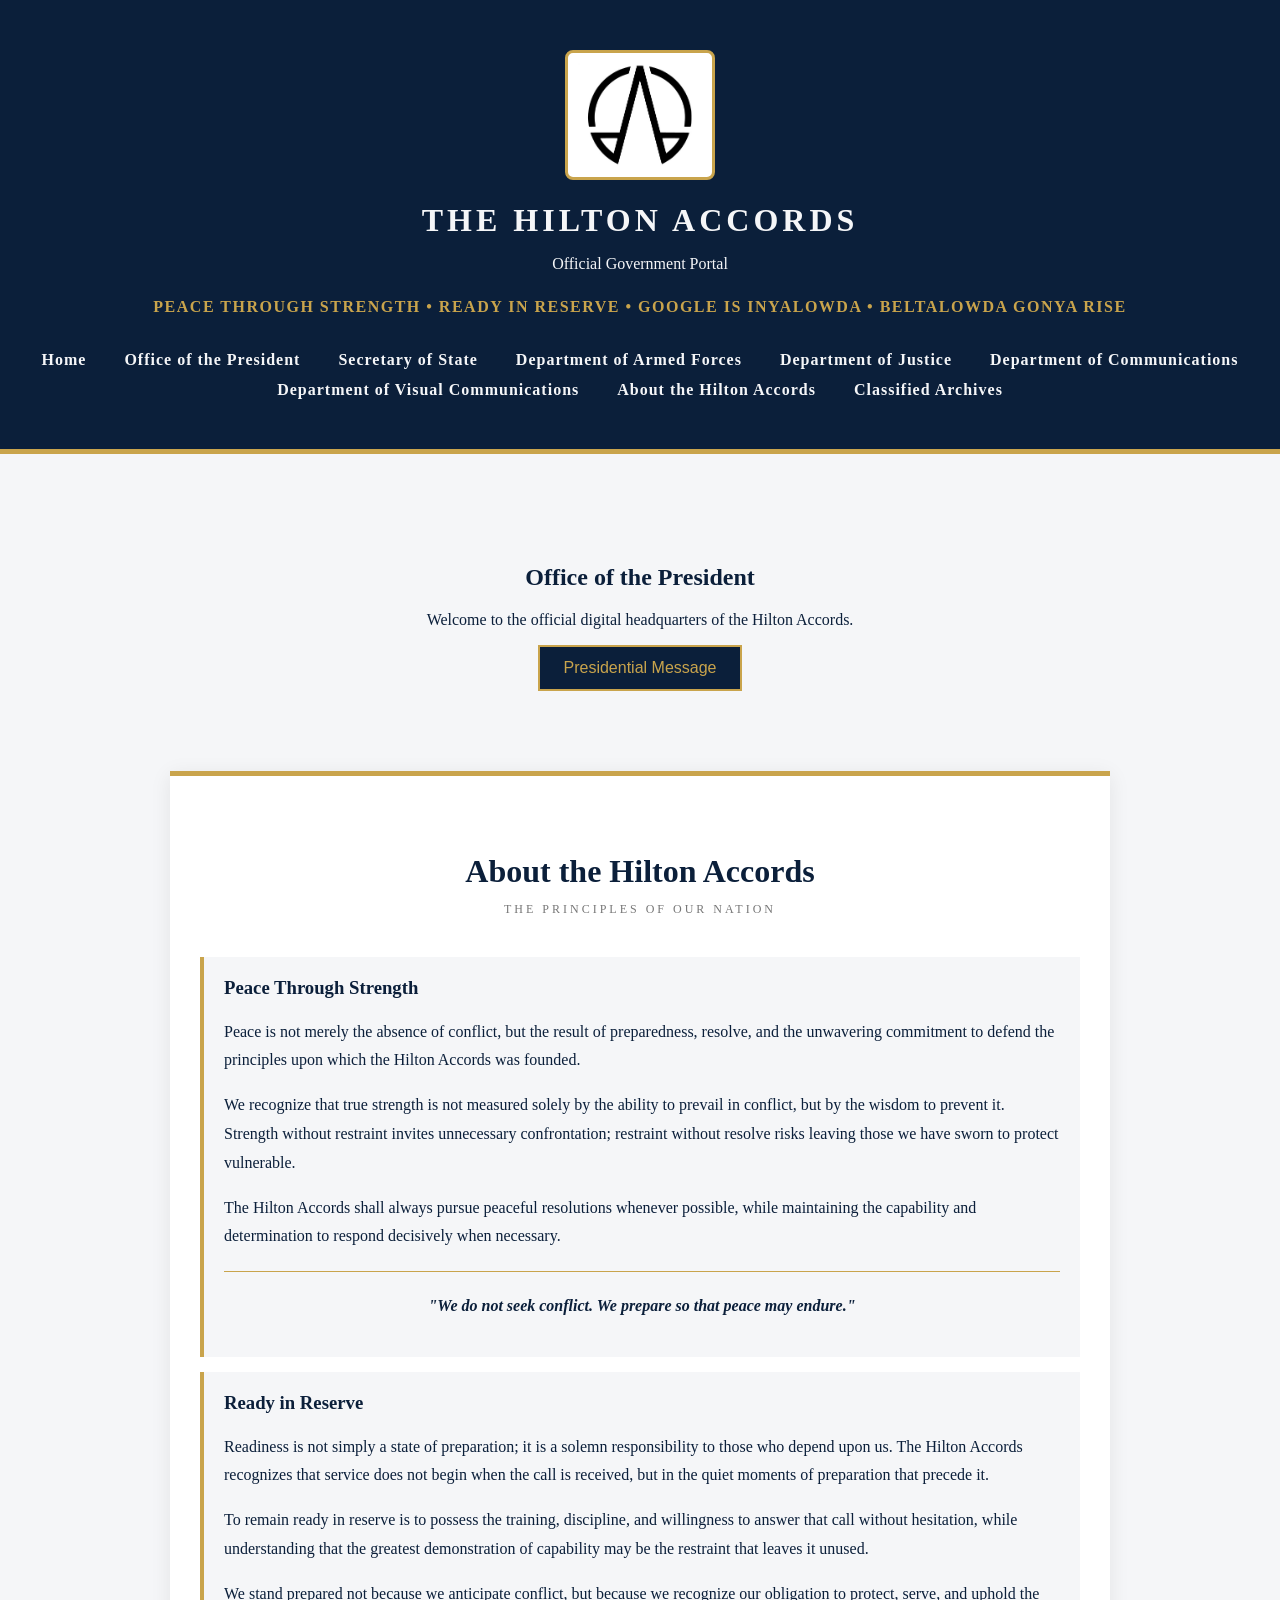
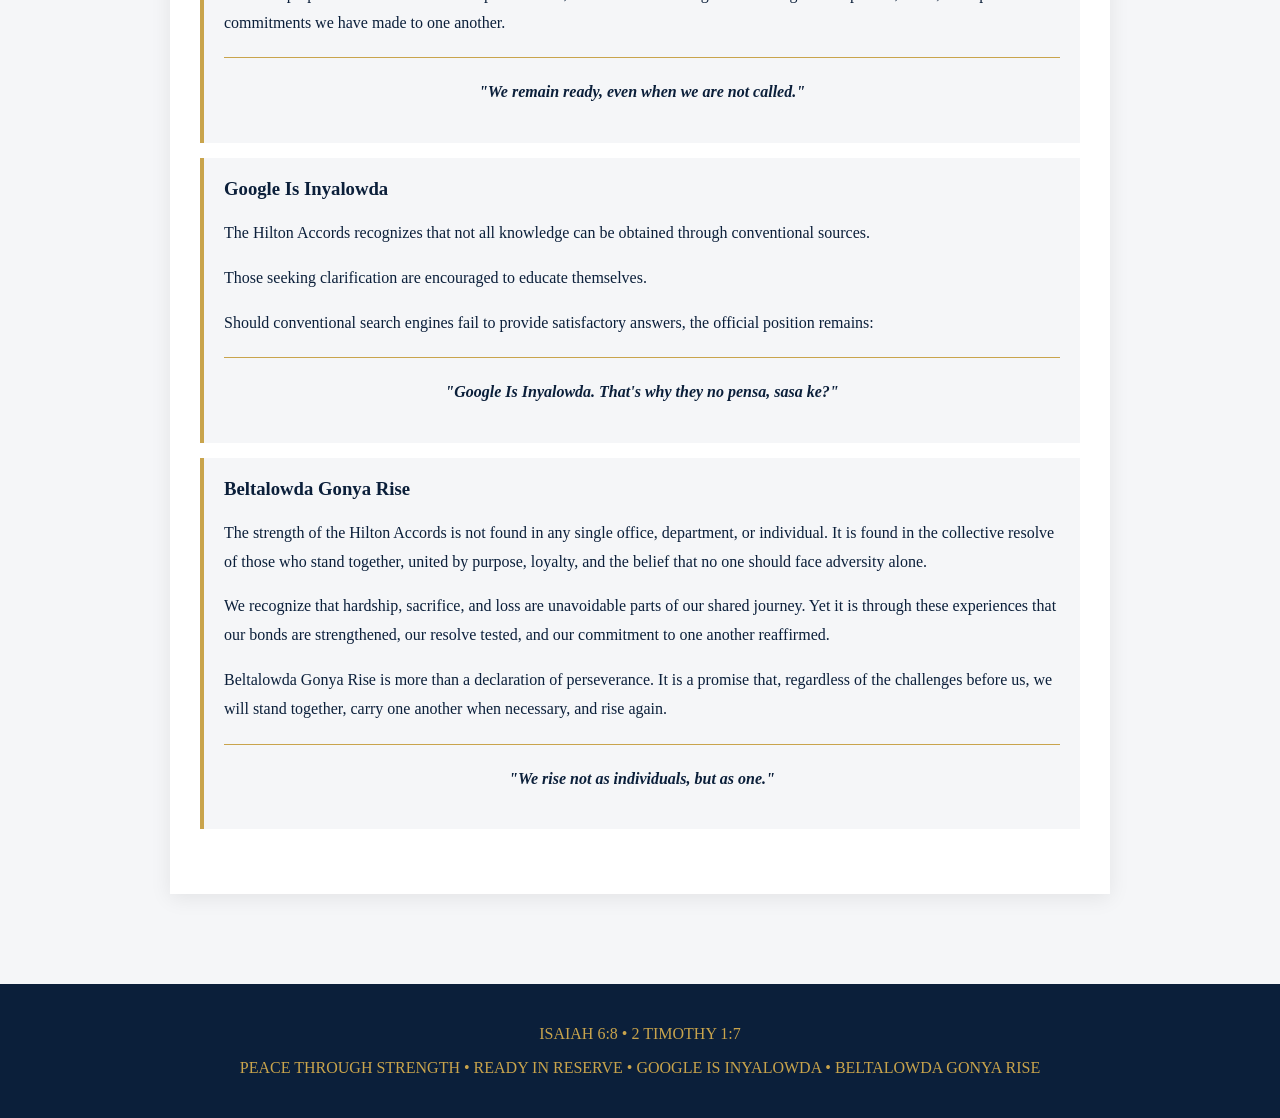
==== commit 3d97aaca: "Remove duplicate Visual Communications navigation link" ====
--- a/index.html
+++ b/index.html
@@ -30,7 +30,6 @@
             <li><a href="secretary.html">Secretary of State</a></li>
             <li><a href="armed-forces.html">Department of Armed Forces</a></li>
             <li><a href="justice.html">Department of Justice</a></li>
-            <li><a href="visual-communications.html">Department of Visual Communications</a></li>
             <li><a href="communications.html">Department of Communications</a></li>
             <li><a href="visual-communications.html">Department of Visual Communications</a></li>
 
